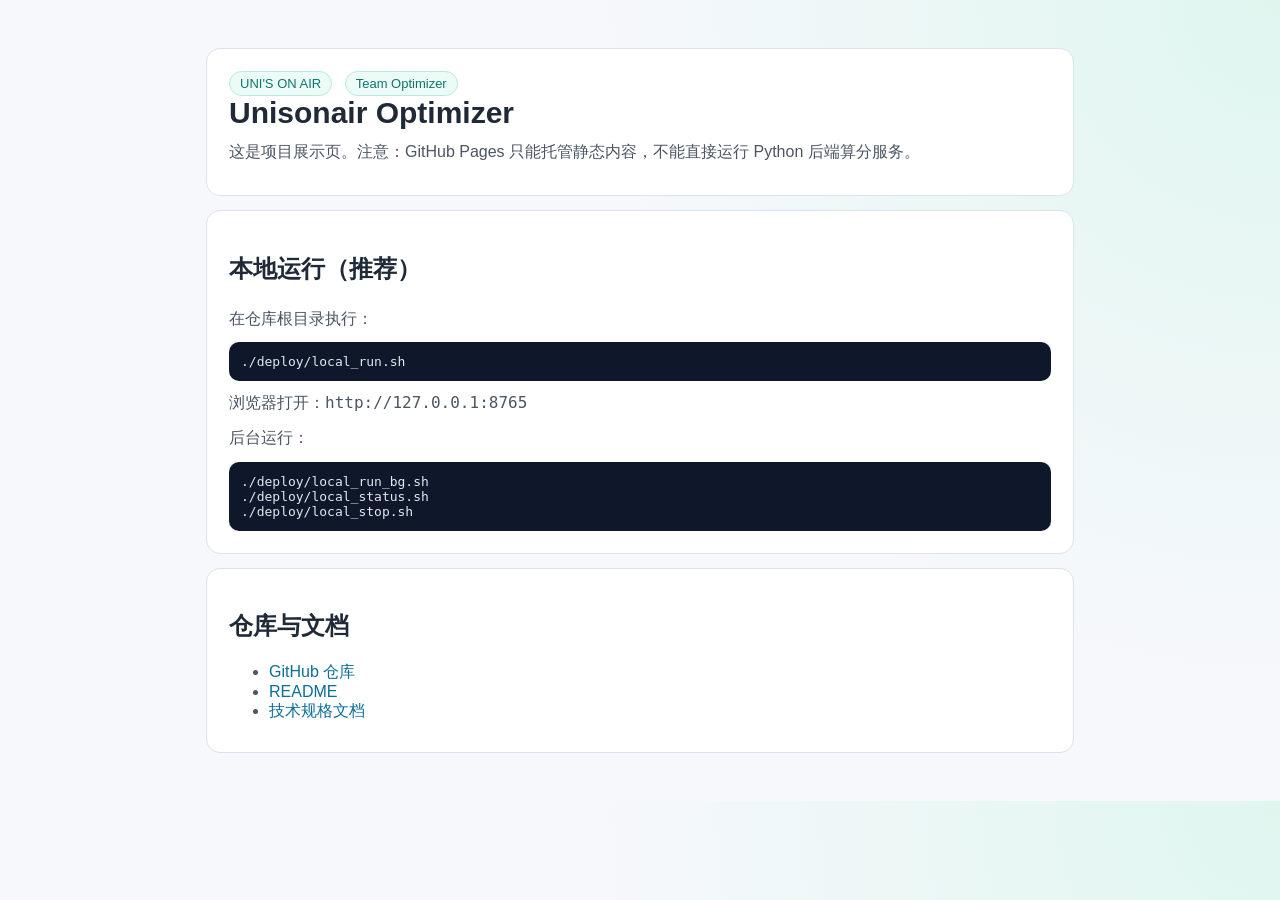
==== docs/site/index.html @ b5991e36 "feat: add GitHub Pages landing and local deployment scripts" ====
<!doctype html>
<html lang="zh-CN">
  <head>
    <meta charset="utf-8" />
    <meta name="viewport" content="width=device-width, initial-scale=1" />
    <title>Unisonair Optimizer</title>
    <style>
      :root {
        --bg: #f6f8fb;
        --card: #ffffff;
        --text: #1f2937;
        --sub: #4b5563;
        --accent: #0f766e;
        --border: #dbe3ef;
      }
      * { box-sizing: border-box; }
      body {
        margin: 0;
        font-family: "PingFang SC", "Noto Sans SC", "Segoe UI", sans-serif;
        background: radial-gradient(circle at top right, #dff6ef 0, var(--bg) 45%);
        color: var(--text);
      }
      .wrap {
        max-width: 900px;
        margin: 48px auto;
        padding: 0 16px;
      }
      .card {
        background: var(--card);
        border: 1px solid var(--border);
        border-radius: 14px;
        padding: 22px;
        margin-bottom: 14px;
      }
      h1 { margin: 0 0 8px; font-size: 30px; }
      p { margin: 8px 0; color: var(--sub); line-height: 1.7; }
      .tag {
        display: inline-block;
        border: 1px solid #b8eadf;
        background: #edfbf7;
        color: var(--accent);
        border-radius: 999px;
        padding: 4px 10px;
        font-size: 13px;
        margin-right: 8px;
      }
      pre {
        margin: 10px 0 0;
        padding: 12px;
        border-radius: 10px;
        background: #0f172a;
        color: #e2e8f0;
        overflow-x: auto;
        font-size: 13px;
      }
      a { color: #0b6e99; text-decoration: none; }
      a:hover { text-decoration: underline; }
      ul { margin: 8px 0; color: var(--sub); }
      code { font-family: ui-monospace, SFMono-Regular, Menlo, monospace; }
    </style>
  </head>
  <body>
    <main class="wrap">
      <section class="card">
        <span class="tag">UNI'S ON AIR</span>
        <span class="tag">Team Optimizer</span>
        <h1>Unisonair Optimizer</h1>
        <p>
          这是项目展示页。注意：GitHub Pages 只能托管静态内容，不能直接运行 Python 后端算分服务。
        </p>
      </section>

      <section class="card">
        <h2>本地运行（推荐）</h2>
        <p>在仓库根目录执行：</p>
        <pre><code>./deploy/local_run.sh</code></pre>
        <p>浏览器打开：<code>http://127.0.0.1:8765</code></p>
        <p>后台运行：</p>
        <pre><code>./deploy/local_run_bg.sh
./deploy/local_status.sh
./deploy/local_stop.sh</code></pre>
      </section>

      <section class="card">
        <h2>仓库与文档</h2>
        <ul>
          <li><a href="https://github.com/konnagi0707/Unisonair-optimizer">GitHub 仓库</a></li>
          <li><a href="https://github.com/konnagi0707/Unisonair-optimizer/blob/main/README.md">README</a></li>
          <li><a href="https://github.com/konnagi0707/Unisonair-optimizer/blob/main/docs/spec_coding_uoa_scoring_app.md">技术规格文档</a></li>
        </ul>
      </section>
    </main>
  </body>
</html>
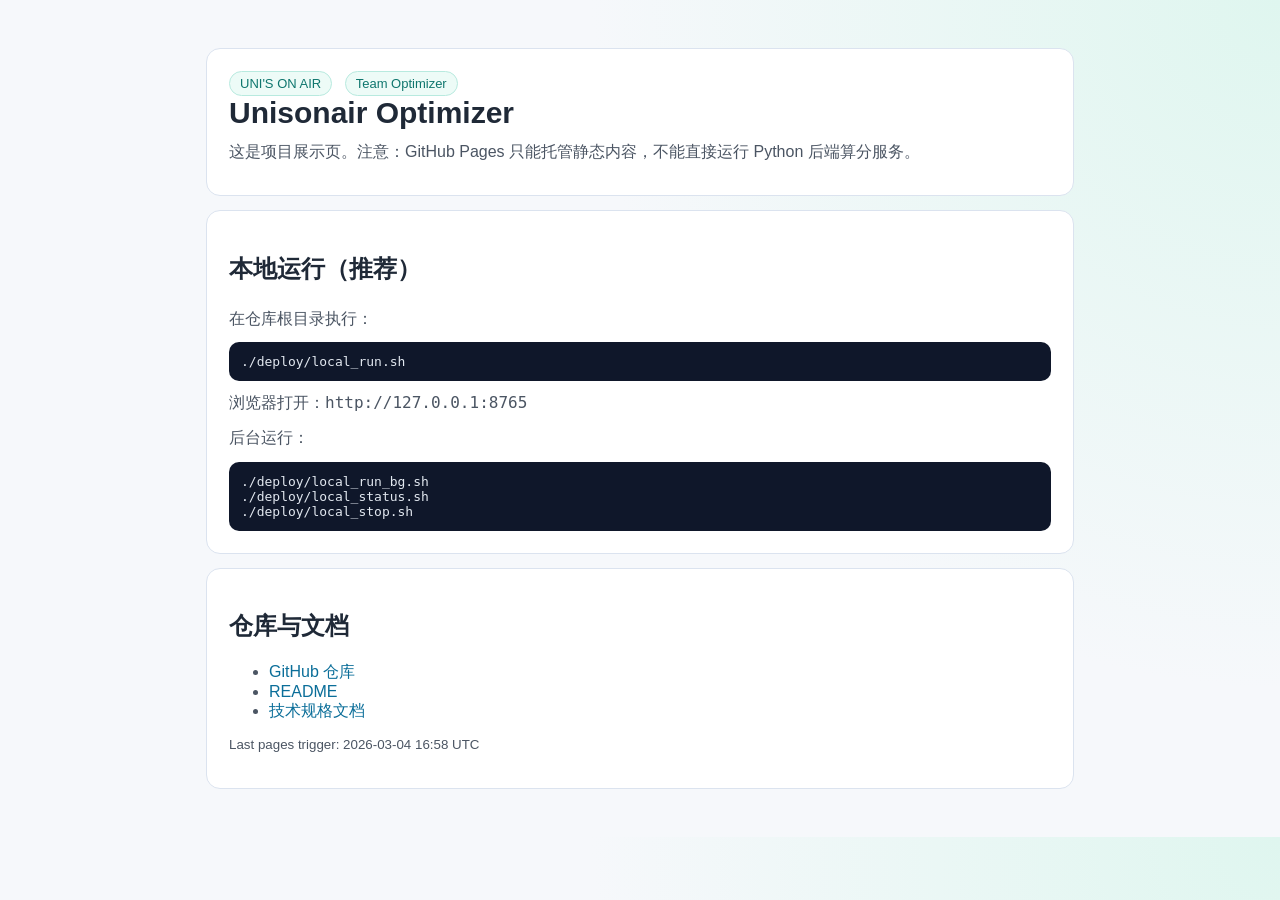
==== commit f10c7520: "chore: retrigger pages workflow via site stamp update" ====
--- a/docs/site/index.html
+++ b/docs/site/index.html
@@ -88,8 +88,8 @@
           <li><a href="https://github.com/konnagi0707/Unisonair-optimizer/blob/main/README.md">README</a></li>
           <li><a href="https://github.com/konnagi0707/Unisonair-optimizer/blob/main/docs/spec_coding_uoa_scoring_app.md">技术规格文档</a></li>
         </ul>
+        <p><small>Last pages trigger: 2026-03-04 16:58 UTC</small></p>
       </section>
     </main>
   </body>
 </html>
-
